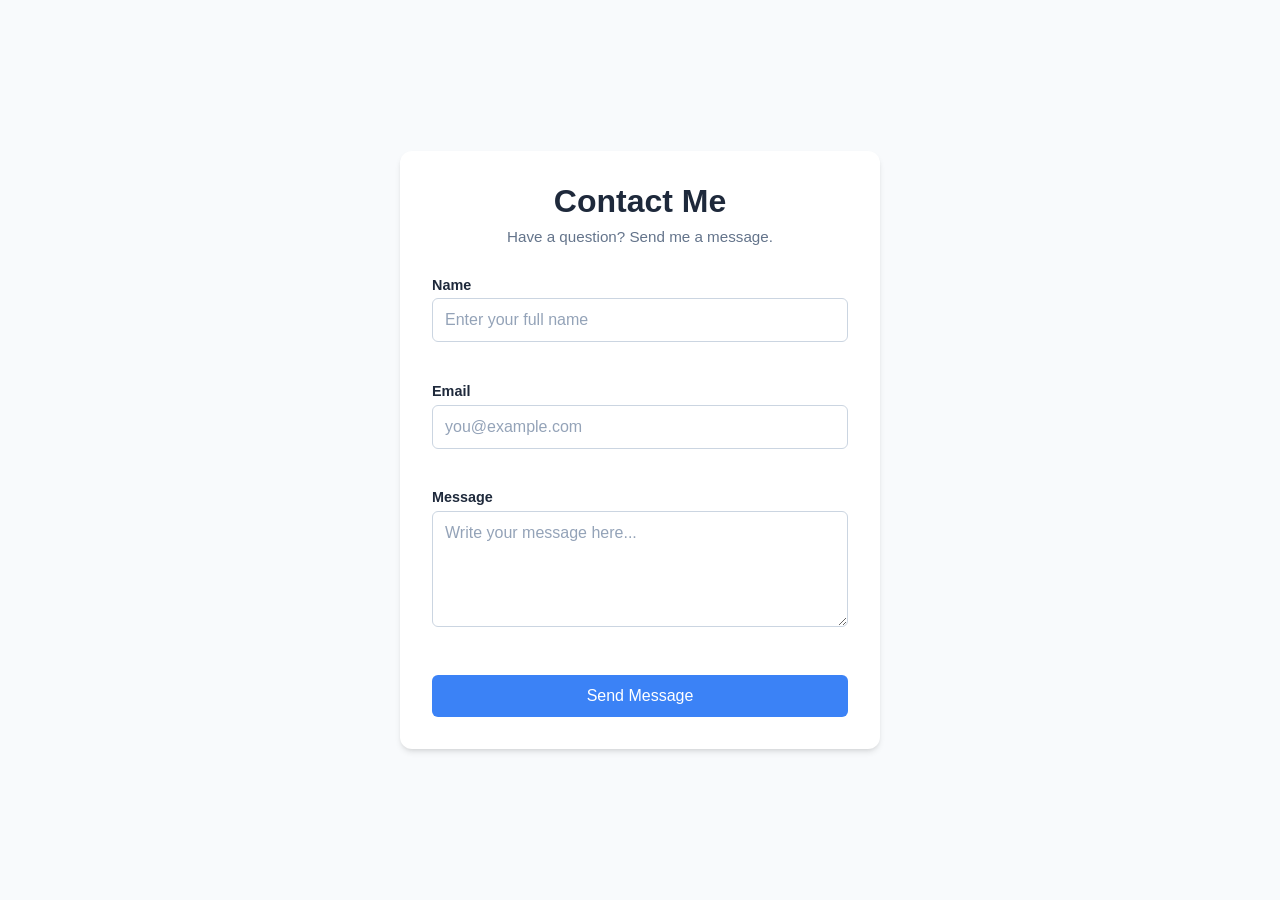
==== Midterm-Act4/index.html @ 637bb744 "add act 4" ====
<!DOCTYPE html>
<html lang="en">
<head>
  <meta charset="UTF-8">
  <meta name="viewport" content="width=device-width, initial-scale=1.0">

  <title>Manginsay - Activity 4</title>

  <link rel="stylesheet" href="assets/css/style.css">
  <script src="script/script.js" defer></script>
</head>

<body>
  <main class="page">
    <div class="card">
      <h1 class="page__heading">
        Contact Me
      </h1>
      <p class="page__subtext">
        Have a question? Send me a message.
      </p>
      <form id="contactForm" class="form" novalidate>
        <div class="form__group">
          <label class="form__label" for="name">
            Name
          </label>
          <input class="form__input" type="text" id="name"name="name" placeholder="Enter your full name"  >
          <span class="form__error" id="nameError"></span>
        </div>
        <div class="form__group">
          <label class="form__label" for="email">
            Email
          </label>
          <input class="form__input" type="email" id="email" name="email" placeholder="you@example.com">
          <span class="form__error" id="emailError"></span>
        </div>
        <div class="form__group">
          <label class="form__label" for="message">
            Message
          </label>

          <textarea class="form__input form__textarea" id="message" name="message" rows="5" placeholder="Write your message here..."></textarea>
          <span class="form__error" id="messageError"></span>
        </div>

        <button type="submit" class="form__submit">
          Send Message
        </button>

      </form>
      <div id="confirmation" class="confirmation" hidden>
        <p>
          Thank you! Your message has been sent successfully.
        </p>
      </div>
    </div>
  </main>
  <script src="script.js"></script>
</body>
</html>
---- Midterm-Act4/assets/css/style.css ----
* {
  margin: 0;
  padding: 0;
  box-sizing: border-box;
}

body {
  font-family: "Inter", -apple-system, BlinkMacSystemFont, "Segoe UI", Roboto, sans-serif;
  font-size: 1rem;
  color: #1e293b;
  background-color: #f8fafc;
}

.page {
  min-height: 100vh;
  padding: 2rem 1.25rem;
  display: flex;
  flex-direction: row;
  display: flex;
  align-items: center;
  justify-content: center;
}

@media (max-width: 480px) {
  .page {
    padding: 1.25rem 0.75rem;
  }
}

.page__heading {
  font-size: 2rem;
  color: #1e293b;
  text-align: center;
  margin-bottom: 0.5rem;
  transition: color 0.4s ease-in-out;
}

.page__heading--submitted {
  color: #16a34a;
}

.page__subtext {
  text-align: center;
  color: #64748b;
  font-size: 0.95rem;
  margin-bottom: 2rem;
}

.card {
  background-color: #ffffff;
  border-radius: 0.75rem;
  padding: 2rem;
  box-shadow: 0 4px 6px -1px rgba(0, 0, 0, 0.1), 0 2px 4px -2px rgba(0, 0, 0, 0.1);
  width: 100%;
  max-width: 480px;
}
@media (max-width: 768px) {
  .card {
    max-width: 520px;
    padding: 3rem;
  }
}

.form {
  display: flex;
  flex-direction: column;
  gap: 1.25rem;
}

.form__group {
  display: flex;
  flex-direction: column;
  gap: 0.35rem;
}

.form__label {
  font-weight: 600;
  font-size: 0.9rem;
  color: #1e293b;
}

.form__input {
  width: 100%;
  padding: 0.75rem;
  border: 1px solid #cbd5e1;
  border-radius: 0.375rem;
  font-family: inherit;
  font-size: 1rem;
  color: #1e293b;
  background-color: #ffffff;
  transition: border-color 0.2s ease-in-out;
}

.form__input:focus {
  outline: none;
  border-color: #3b82f6;
  box-shadow: 0 0 0 3px rgba(59, 130, 246, 0.15);
}

.form__input::-moz-placeholder {
  color: #94a3b8;
}

.form__input::placeholder {
  color: #94a3b8;
}

.form__input--invalid {
  border-color: #dc2626;
}

.form__input--invalid:focus {
  border-color: #dc2626;
  box-shadow: 0 0 0 3px rgba(220, 38, 38, 0.15);
}

.form__textarea {
  resize: vertical;
  min-height: 100px;
}

.form__error {
  min-height: 1.1em;
  font-size: 0.85rem;
  color: #dc2626;
}

.form__submit {
  border: none;
  cursor: pointer;
  font-family: "Inter", -apple-system, BlinkMacSystemFont, "Segoe UI", Roboto, sans-serif;
  font-size: 1rem;
  background-color: #3b82f6;
  color: #fff;
  padding: 0.75rem 1.25rem;
  border-radius: 0.375rem;
  margin-top: 0.5rem;
  transition: background-color 0.2s ease-in-out, transform 0.2s ease-in-out;
}

.form__submit:hover {
  background-color: #2563eb;
}

.form__submit:active {
  transform: scale(0.98);
}

.confirmation {
  margin-top: 1.25rem;
  padding: 0.75rem 1.25rem;
  border-radius: 0.375rem;
  background-color: #dcfce7;
  color: #16a34a;
  text-align: center;
  font-weight: 600;
}

.confirmation[hidden] {
  display: none;
}/*# sourceMappingURL=style.css.map */
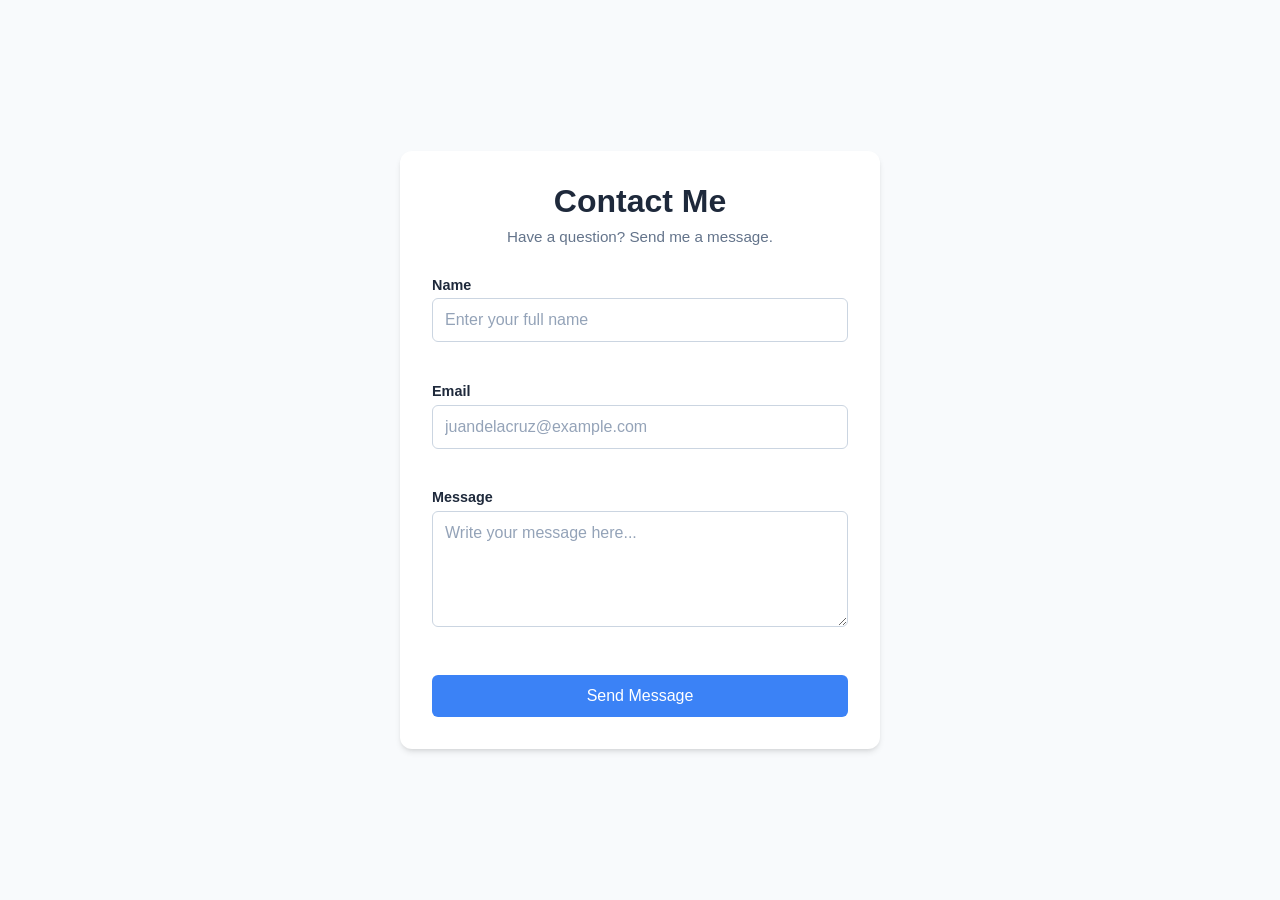
==== commit dae33b45: "Added Activity 4" ====
--- a/Midterm-Act4/index.html
+++ b/Midterm-Act4/index.html
@@ -31,7 +31,7 @@
           <label class="form__label" for="email">
             Email
           </label>
-          <input class="form__input" type="email" id="email" name="email" placeholder="you@example.com">
+          <input class="form__input" type="email" id="email" name="email" placeholder="juandelacruz@example.com">
           <span class="form__error" id="emailError"></span>
         </div>
         <div class="form__group">
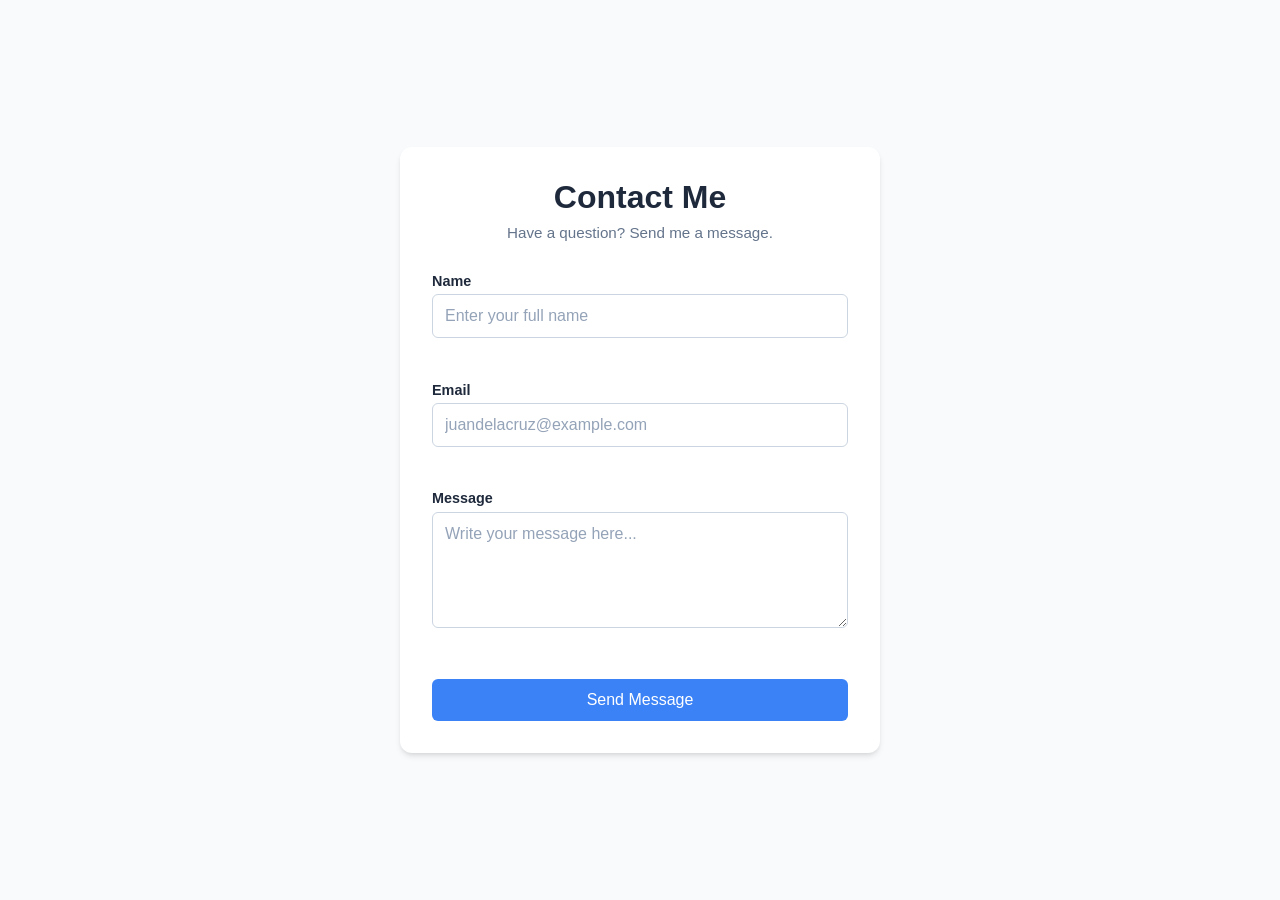
==== commit a300700d: "Added the Midterm Activity 4" ====
--- a/Midterm-Act4/index.html
+++ b/Midterm-Act4/index.html
@@ -55,6 +55,5 @@
       </div>
     </div>
   </main>
-  <script src="script.js"></script>
 </body>
 </html>
--- a/Midterm-Act4/assets/css/style.css
+++ b/Midterm-Act4/assets/css/style.css
@@ -13,7 +13,7 @@
 
 .page {
   min-height: 100vh;
-  padding: 2rem 1.25rem;
+  padding: 32px 20px;
   display: flex;
   flex-direction: row;
   display: flex;
@@ -23,15 +23,15 @@
 
 @media (max-width: 480px) {
   .page {
-    padding: 1.25rem 0.75rem;
+    padding: 20px 12px;
   }
 }
 
 .page__heading {
-  font-size: 2rem;
+  font-size: 32px;
   color: #1e293b;
   text-align: center;
-  margin-bottom: 0.5rem;
+  margin-bottom: 8px;
   transition: color 0.4s ease-in-out;
 }
 
@@ -42,14 +42,14 @@
 .page__subtext {
   text-align: center;
   color: #64748b;
-  font-size: 0.95rem;
-  margin-bottom: 2rem;
+  font-size: 15.2px;
+  margin-bottom: 32px;
 }
 
 .card {
   background-color: #ffffff;
   border-radius: 0.75rem;
-  padding: 2rem;
+  padding: 32px;
   box-shadow: 0 4px 6px -1px rgba(0, 0, 0, 0.1), 0 2px 4px -2px rgba(0, 0, 0, 0.1);
   width: 100%;
   max-width: 480px;
@@ -57,35 +57,35 @@
 @media (max-width: 768px) {
   .card {
     max-width: 520px;
-    padding: 3rem;
+    padding: 48px;
   }
 }
 
 .form {
   display: flex;
   flex-direction: column;
-  gap: 1.25rem;
+  gap: 20px;
 }
 
 .form__group {
   display: flex;
   flex-direction: column;
-  gap: 0.35rem;
+  gap: 5.6px;
 }
 
 .form__label {
   font-weight: 600;
-  font-size: 0.9rem;
+  font-size: 14.4px;
   color: #1e293b;
 }
 
 .form__input {
   width: 100%;
-  padding: 0.75rem;
+  padding: 12px;
   border: 1px solid #cbd5e1;
   border-radius: 0.375rem;
   font-family: inherit;
-  font-size: 1rem;
+  font-size: 16px;
   color: #1e293b;
   background-color: #ffffff;
   transition: border-color 0.2s ease-in-out;
@@ -120,8 +120,8 @@
 }
 
 .form__error {
-  min-height: 1.1em;
-  font-size: 0.85rem;
+  min-height: 17.6px;
+  font-size: 13.6px;
   color: #dc2626;
 }
 
@@ -129,12 +129,12 @@
   border: none;
   cursor: pointer;
   font-family: "Inter", -apple-system, BlinkMacSystemFont, "Segoe UI", Roboto, sans-serif;
-  font-size: 1rem;
+  font-size: 16px;
   background-color: #3b82f6;
   color: #fff;
-  padding: 0.75rem 1.25rem;
+  padding: 12px 20px;
   border-radius: 0.375rem;
-  margin-top: 0.5rem;
+  margin-top: 8px;
   transition: background-color 0.2s ease-in-out, transform 0.2s ease-in-out;
 }
 
@@ -147,8 +147,8 @@
 }
 
 .confirmation {
-  margin-top: 1.25rem;
-  padding: 0.75rem 1.25rem;
+  margin-top: 20px;
+  padding: 12px 20px;
   border-radius: 0.375rem;
   background-color: #dcfce7;
   color: #16a34a;
